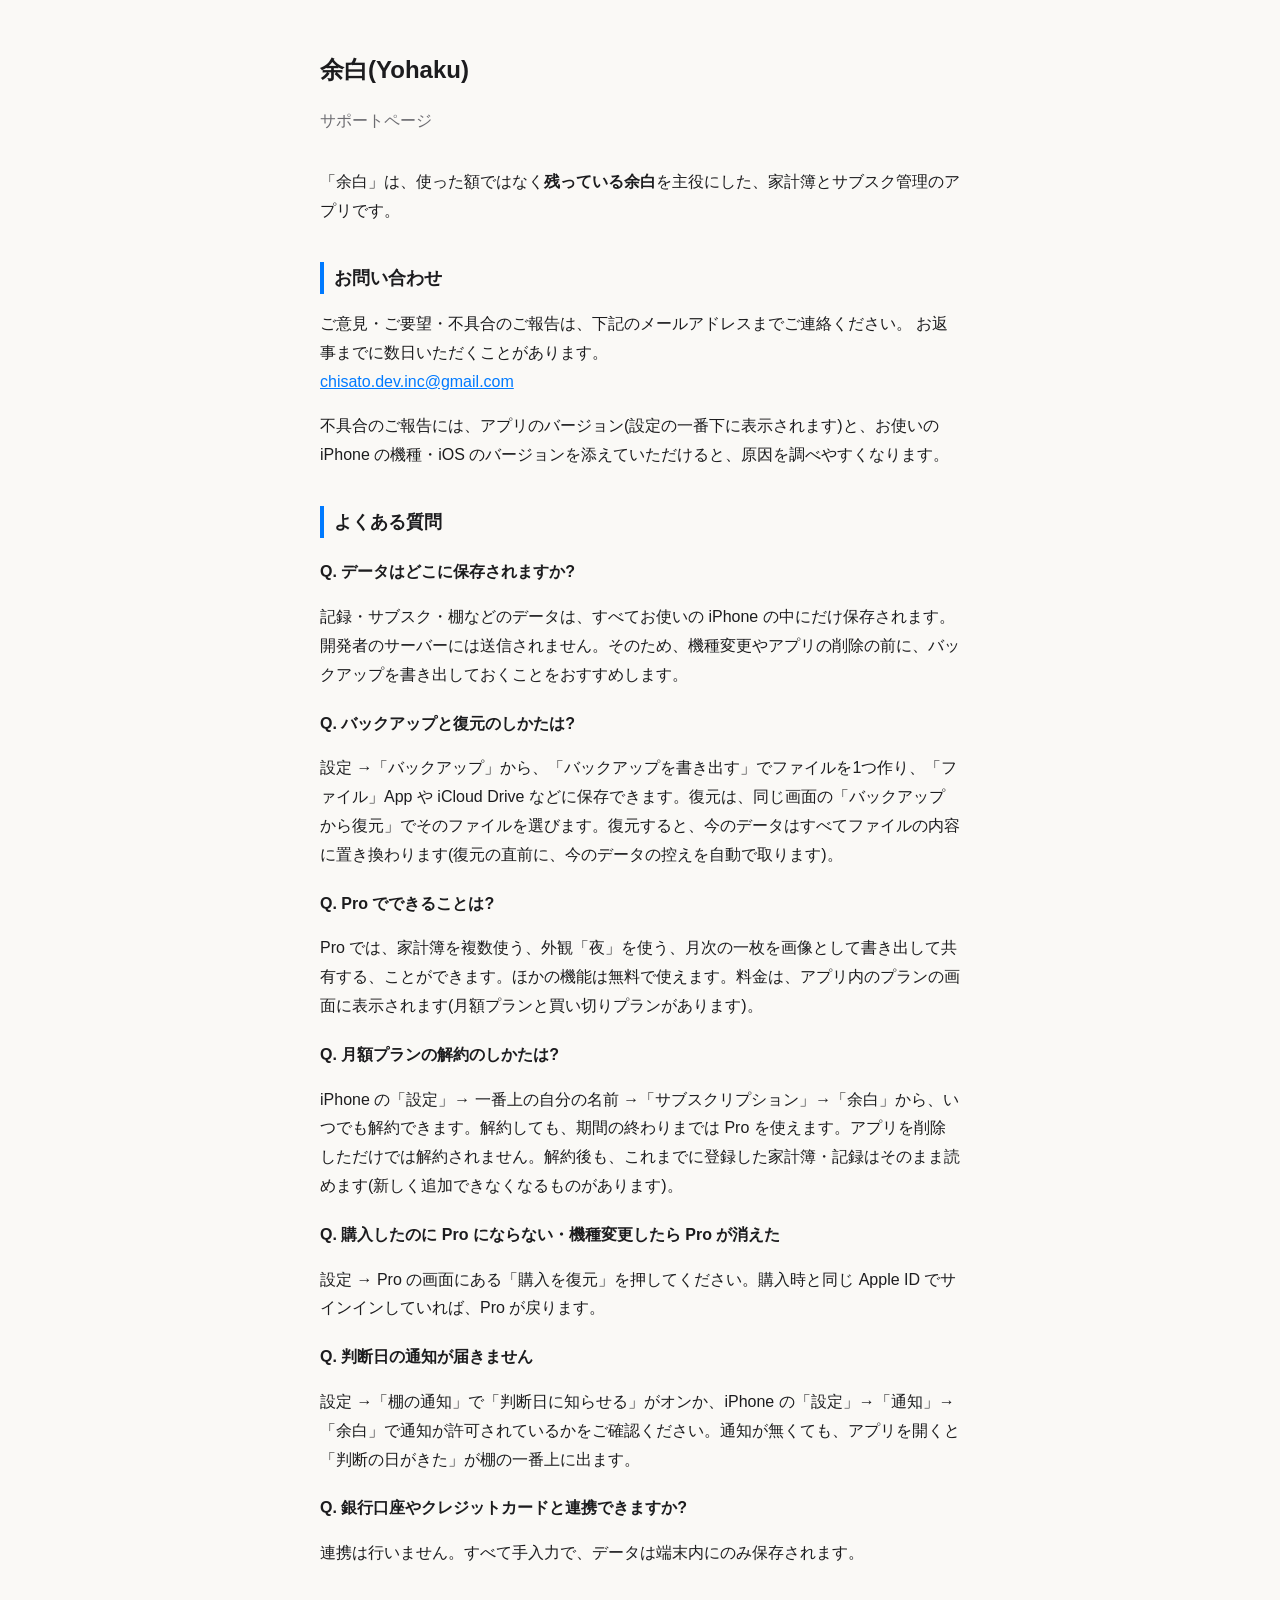
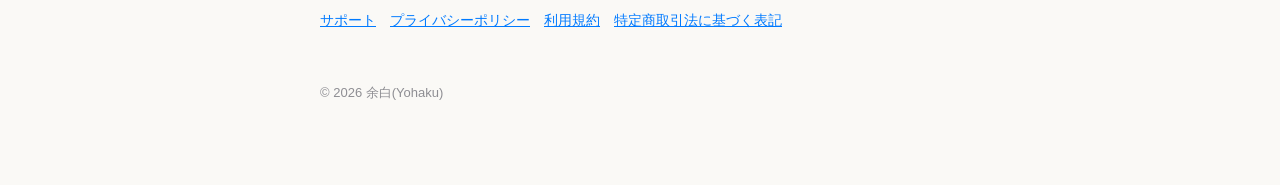
==== docs/index.html @ 677c0b6a "yohaku-support: サポート・プライバシー・利用規約・特商法のページの下書き" ====
<!DOCTYPE html>
<html lang="ja">
<head>
<meta charset="UTF-8">
<meta name="viewport" content="width=device-width, initial-scale=1.0">
<title>余白(Yohaku) - サポート</title>
<link rel="stylesheet" href="style.css">
</head>
<body>
  <h1>余白(Yohaku)</h1>
  <p class="sub">サポートページ</p>

  <p>「余白」は、使った額ではなく<strong>残っている余白</strong>を主役にした、家計簿とサブスク管理のアプリです。</p>

  <h2>お問い合わせ</h2>
  <p>
    ご意見・ご要望・不具合のご報告は、下記のメールアドレスまでご連絡ください。
    お返事までに数日いただくことがあります。
    <br>
    <a href="mailto:chisato.dev.inc@gmail.com">chisato.dev.inc@gmail.com</a>
  </p>
  <p>不具合のご報告には、アプリのバージョン(設定の一番下に表示されます)と、お使いの iPhone の機種・iOS のバージョンを添えていただけると、原因を調べやすくなります。</p>

  <h2>よくある質問</h2>

  <p class="faq-q">Q. データはどこに保存されますか?</p>
  <p>記録・サブスク・棚などのデータは、すべてお使いの iPhone の中にだけ保存されます。開発者のサーバーには送信されません。そのため、機種変更やアプリの削除の前に、バックアップを書き出しておくことをおすすめします。</p>

  <p class="faq-q">Q. バックアップと復元のしかたは?</p>
  <p>設定 →「バックアップ」から、「バックアップを書き出す」でファイルを1つ作り、「ファイル」App や iCloud Drive などに保存できます。復元は、同じ画面の「バックアップから復元」でそのファイルを選びます。復元すると、今のデータはすべてファイルの内容に置き換わります(復元の直前に、今のデータの控えを自動で取ります)。</p>

  <p class="faq-q">Q. Pro でできることは?</p>
  <p>Pro では、家計簿を複数使う、外観「夜」を使う、月次の一枚を画像として書き出して共有する、ことができます。ほかの機能は無料で使えます。料金は、アプリ内のプランの画面に表示されます(月額プランと買い切りプランがあります)。</p>

  <p class="faq-q">Q. 月額プランの解約のしかたは?</p>
  <p>iPhone の「設定」→ 一番上の自分の名前 →「サブスクリプション」→「余白」から、いつでも解約できます。解約しても、期間の終わりまでは Pro を使えます。アプリを削除しただけでは解約されません。解約後も、これまでに登録した家計簿・記録はそのまま読めます(新しく追加できなくなるものがあります)。</p>

  <p class="faq-q">Q. 購入したのに Pro にならない・機種変更したら Pro が消えた</p>
  <p>設定 → Pro の画面にある「購入を復元」を押してください。購入時と同じ Apple ID でサインインしていれば、Pro が戻ります。</p>

  <p class="faq-q">Q. 判断日の通知が届きません</p>
  <p>設定 →「棚の通知」で「判断日に知らせる」がオンか、iPhone の「設定」→「通知」→「余白」で通知が許可されているかをご確認ください。通知が無くても、アプリを開くと「判断の日がきた」が棚の一番上に出ます。</p>

  <p class="faq-q">Q. 銀行口座やクレジットカードと連携できますか?</p>
  <p>連携は行いません。すべて手入力で、データは端末内にのみ保存されます。</p>

  <nav><a href="./">サポート</a><a href="privacy.html">プライバシーポリシー</a><a href="terms.html">利用規約</a><a href="tokusho.html">特定商取引法に基づく表記</a></nav>
  <footer>&copy; 2026 余白(Yohaku)</footer>
</body>
</html>
---- docs/style.css ----
body {
  font-family: -apple-system, BlinkMacSystemFont, "Hiragino Kaku Gothic ProN", "Yu Gothic", sans-serif;
  max-width: 640px;
  margin: 0 auto;
  padding: 32px 20px 80px;
  color: #1c1c1e;
  background: #faf9f6;
  line-height: 1.8;
}
h1 { font-size: 24px; margin-bottom: 4px; }
.sub { color: #6b6b70; margin-bottom: 32px; }
h2 { font-size: 18px; margin-top: 36px; border-left: 4px solid #007aff; padding-left: 10px; }
a { color: #007aff; }
table { border-collapse: collapse; width: 100%; margin-top: 12px; }
th, td { text-align: left; vertical-align: top; padding: 10px 8px; border-bottom: 1px solid #dcdcd8; font-size: 15px; }
th { width: 8em; color: #6b6b70; font-weight: 600; }
.faq-q { font-weight: bold; margin-top: 20px; }
nav { margin-top: 40px; font-size: 14px; }
nav a { margin-right: 14px; }
footer { margin-top: 48px; color: #8e8e93; font-size: 13px; }
@media (prefers-color-scheme: dark) {
  body { background: #0e0e0f; color: #ececee; }
  .sub, th, footer { color: #9a9aa0; }
  th, td { border-bottom-color: #2c2c2e; }
  a { color: #0a84ff; }
  h2 { border-left-color: #0a84ff; }
}
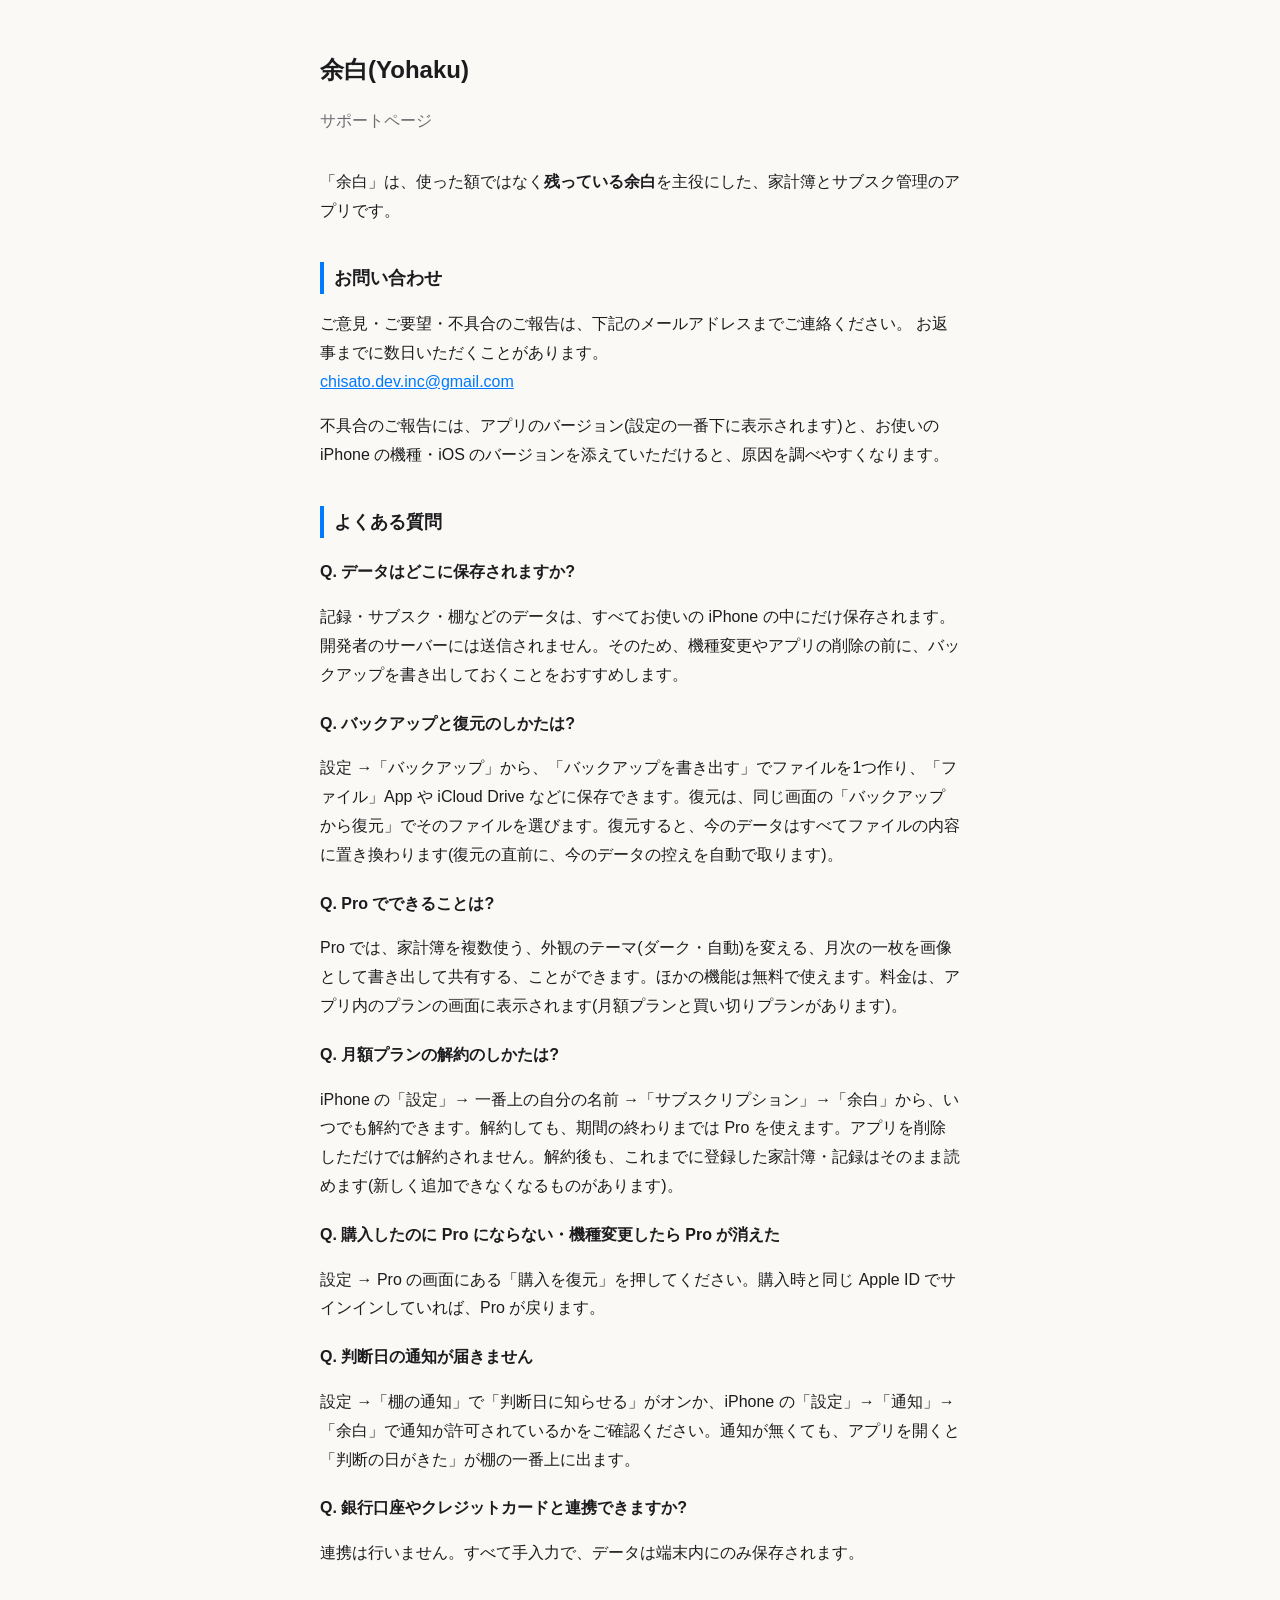
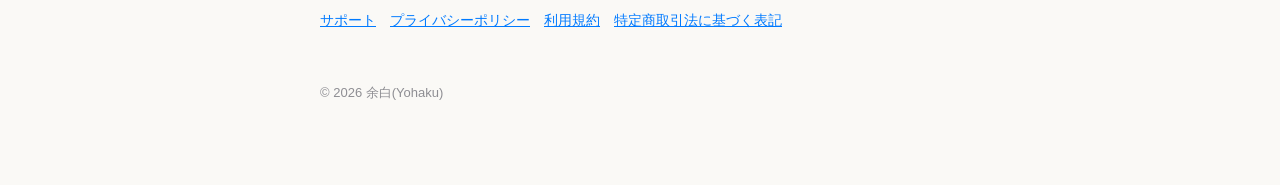
==== commit dd1adbd4: "サポートページ: Pro の内容の表記を、外観のテーマの変更に合わせる" ====
--- a/docs/index.html
+++ b/docs/index.html
@@ -30,7 +30,7 @@
   <p>設定 →「バックアップ」から、「バックアップを書き出す」でファイルを1つ作り、「ファイル」App や iCloud Drive などに保存できます。復元は、同じ画面の「バックアップから復元」でそのファイルを選びます。復元すると、今のデータはすべてファイルの内容に置き換わります(復元の直前に、今のデータの控えを自動で取ります)。</p>
 
   <p class="faq-q">Q. Pro でできることは?</p>
-  <p>Pro では、家計簿を複数使う、外観「夜」を使う、月次の一枚を画像として書き出して共有する、ことができます。ほかの機能は無料で使えます。料金は、アプリ内のプランの画面に表示されます(月額プランと買い切りプランがあります)。</p>
+  <p>Pro では、家計簿を複数使う、外観のテーマ(ダーク・自動)を変える、月次の一枚を画像として書き出して共有する、ことができます。ほかの機能は無料で使えます。料金は、アプリ内のプランの画面に表示されます(月額プランと買い切りプランがあります)。</p>
 
   <p class="faq-q">Q. 月額プランの解約のしかたは?</p>
   <p>iPhone の「設定」→ 一番上の自分の名前 →「サブスクリプション」→「余白」から、いつでも解約できます。解約しても、期間の終わりまでは Pro を使えます。アプリを削除しただけでは解約されません。解約後も、これまでに登録した家計簿・記録はそのまま読めます(新しく追加できなくなるものがあります)。</p>
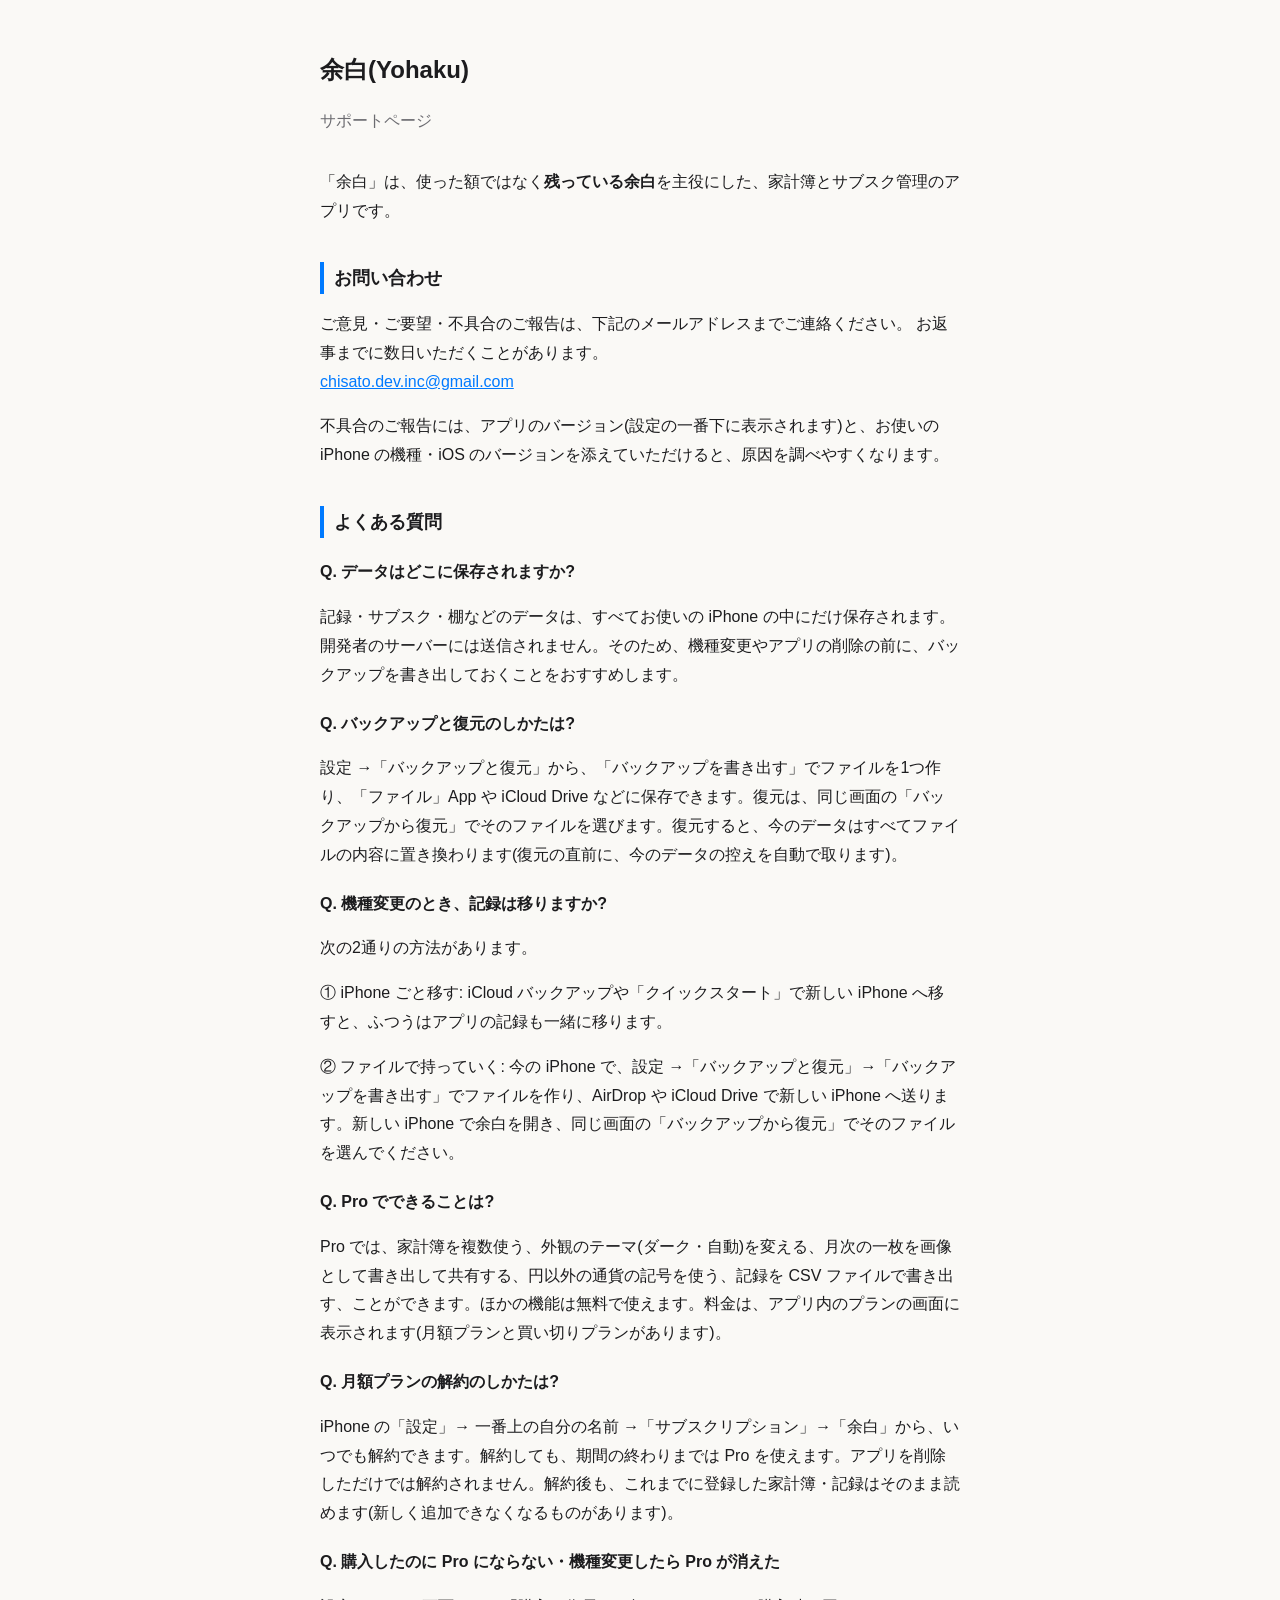
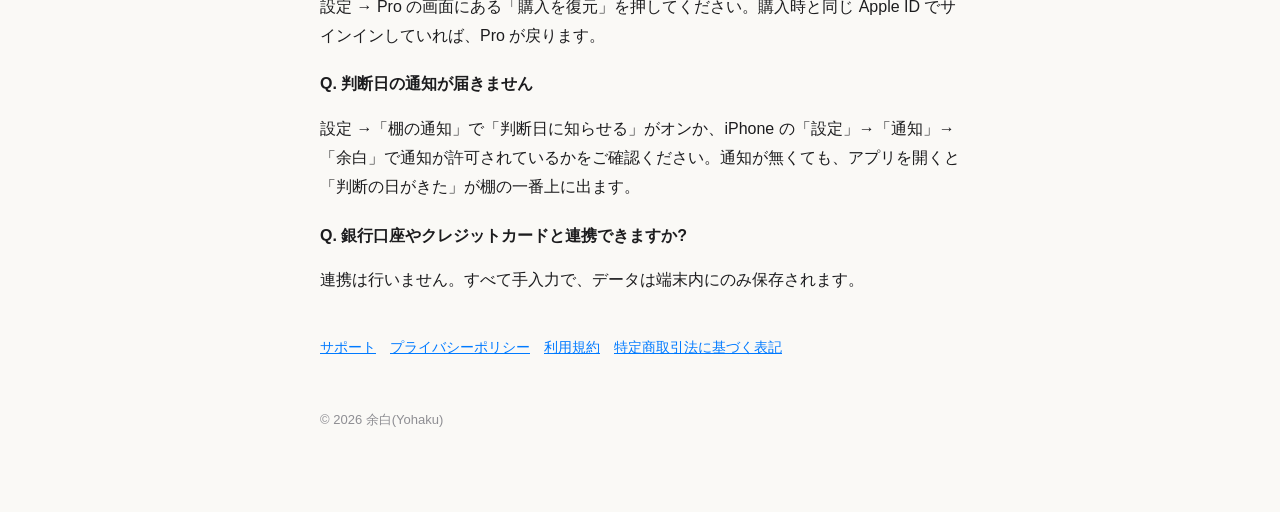
==== commit 626c72d0: "サポートページ: 機種変更のときの記録の移し方を足し、バックアップの行名と Pro の内容を直す Co-Authored-By: Claude Sonnet 5.5 <noreply@anthropi" ====
--- a/docs/index.html
+++ b/docs/index.html
@@ -27,10 +27,15 @@
   <p>記録・サブスク・棚などのデータは、すべてお使いの iPhone の中にだけ保存されます。開発者のサーバーには送信されません。そのため、機種変更やアプリの削除の前に、バックアップを書き出しておくことをおすすめします。</p>
 
   <p class="faq-q">Q. バックアップと復元のしかたは?</p>
-  <p>設定 →「バックアップ」から、「バックアップを書き出す」でファイルを1つ作り、「ファイル」App や iCloud Drive などに保存できます。復元は、同じ画面の「バックアップから復元」でそのファイルを選びます。復元すると、今のデータはすべてファイルの内容に置き換わります(復元の直前に、今のデータの控えを自動で取ります)。</p>
+  <p>設定 →「バックアップと復元」から、「バックアップを書き出す」でファイルを1つ作り、「ファイル」App や iCloud Drive などに保存できます。復元は、同じ画面の「バックアップから復元」でそのファイルを選びます。復元すると、今のデータはすべてファイルの内容に置き換わります(復元の直前に、今のデータの控えを自動で取ります)。</p>
+
+  <p class="faq-q">Q. 機種変更のとき、記録は移りますか?</p>
+  <p>次の2通りの方法があります。</p>
+  <p>① iPhone ごと移す: iCloud バックアップや「クイックスタート」で新しい iPhone へ移すと、ふつうはアプリの記録も一緒に移ります。</p>
+  <p>② ファイルで持っていく: 今の iPhone で、設定 →「バックアップと復元」→「バックアップを書き出す」でファイルを作り、AirDrop や iCloud Drive で新しい iPhone へ送ります。新しい iPhone で余白を開き、同じ画面の「バックアップから復元」でそのファイルを選んでください。</p>
 
   <p class="faq-q">Q. Pro でできることは?</p>
-  <p>Pro では、家計簿を複数使う、外観のテーマ(ダーク・自動)を変える、月次の一枚を画像として書き出して共有する、ことができます。ほかの機能は無料で使えます。料金は、アプリ内のプランの画面に表示されます(月額プランと買い切りプランがあります)。</p>
+  <p>Pro では、家計簿を複数使う、外観のテーマ(ダーク・自動)を変える、月次の一枚を画像として書き出して共有する、円以外の通貨の記号を使う、記録を CSV ファイルで書き出す、ことができます。ほかの機能は無料で使えます。料金は、アプリ内のプランの画面に表示されます(月額プランと買い切りプランがあります)。</p>
 
   <p class="faq-q">Q. 月額プランの解約のしかたは?</p>
   <p>iPhone の「設定」→ 一番上の自分の名前 →「サブスクリプション」→「余白」から、いつでも解約できます。解約しても、期間の終わりまでは Pro を使えます。アプリを削除しただけでは解約されません。解約後も、これまでに登録した家計簿・記録はそのまま読めます(新しく追加できなくなるものがあります)。</p>
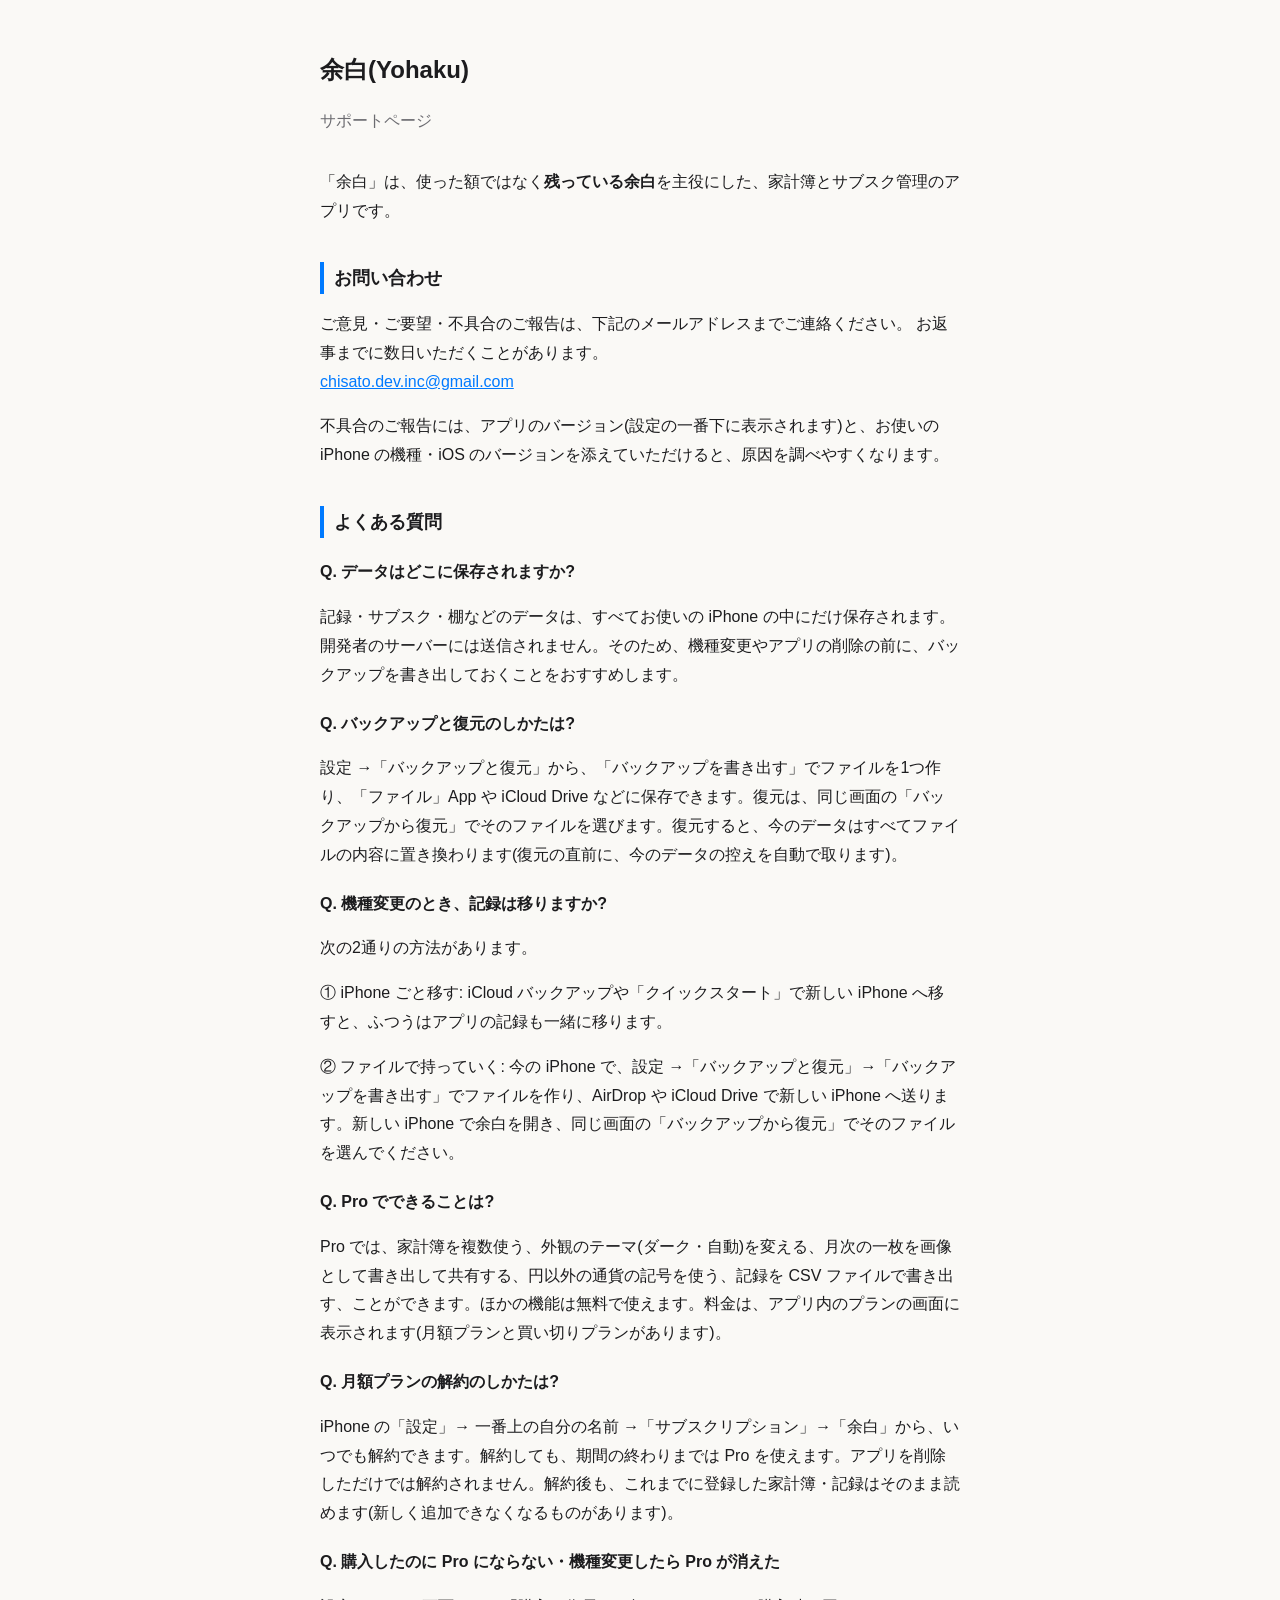
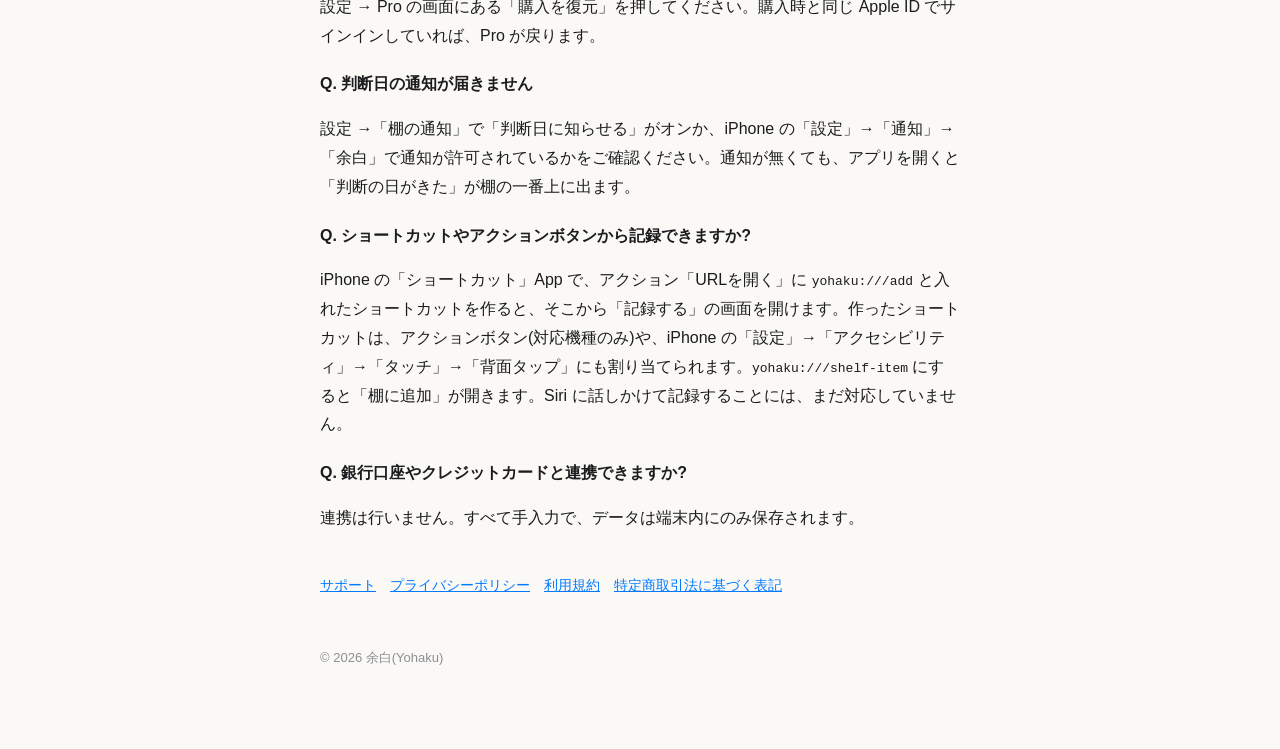
==== commit 6ed037d8: "サポートページ: ショートカット・アクションボタンから記録を始める方法を足す Co-Authored-By: Claude Opus 5.5 <noreply@anthropic.com> Claud" ====
--- a/docs/index.html
+++ b/docs/index.html
@@ -46,6 +46,9 @@
   <p class="faq-q">Q. 判断日の通知が届きません</p>
   <p>設定 →「棚の通知」で「判断日に知らせる」がオンか、iPhone の「設定」→「通知」→「余白」で通知が許可されているかをご確認ください。通知が無くても、アプリを開くと「判断の日がきた」が棚の一番上に出ます。</p>
 
+  <p class="faq-q">Q. ショートカットやアクションボタンから記録できますか?</p>
+  <p>iPhone の「ショートカット」App で、アクション「URLを開く」に <code>yohaku:///add</code> と入れたショートカットを作ると、そこから「記録する」の画面を開けます。作ったショートカットは、アクションボタン(対応機種のみ)や、iPhone の「設定」→「アクセシビリティ」→「タッチ」→「背面タップ」にも割り当てられます。<code>yohaku:///shelf-item</code> にすると「棚に追加」が開きます。Siri に話しかけて記録することには、まだ対応していません。</p>
+
   <p class="faq-q">Q. 銀行口座やクレジットカードと連携できますか?</p>
   <p>連携は行いません。すべて手入力で、データは端末内にのみ保存されます。</p>
 
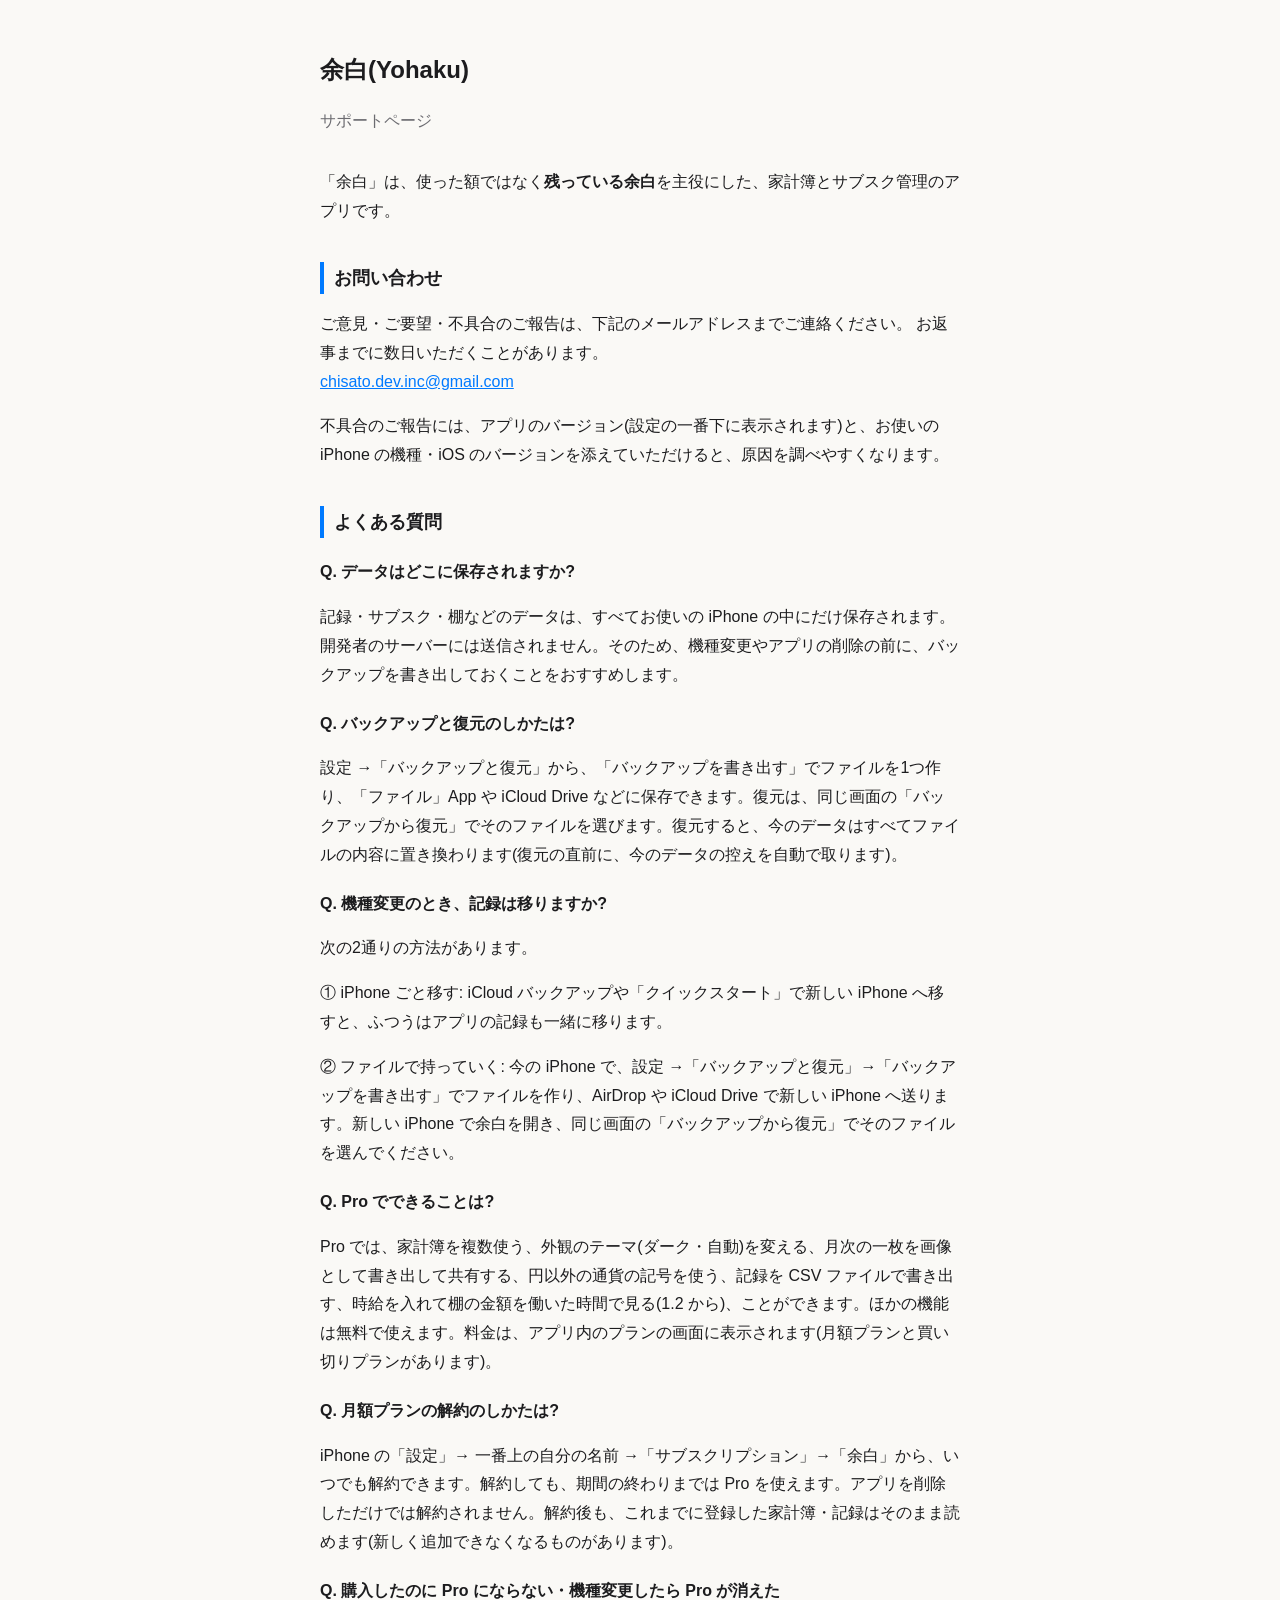
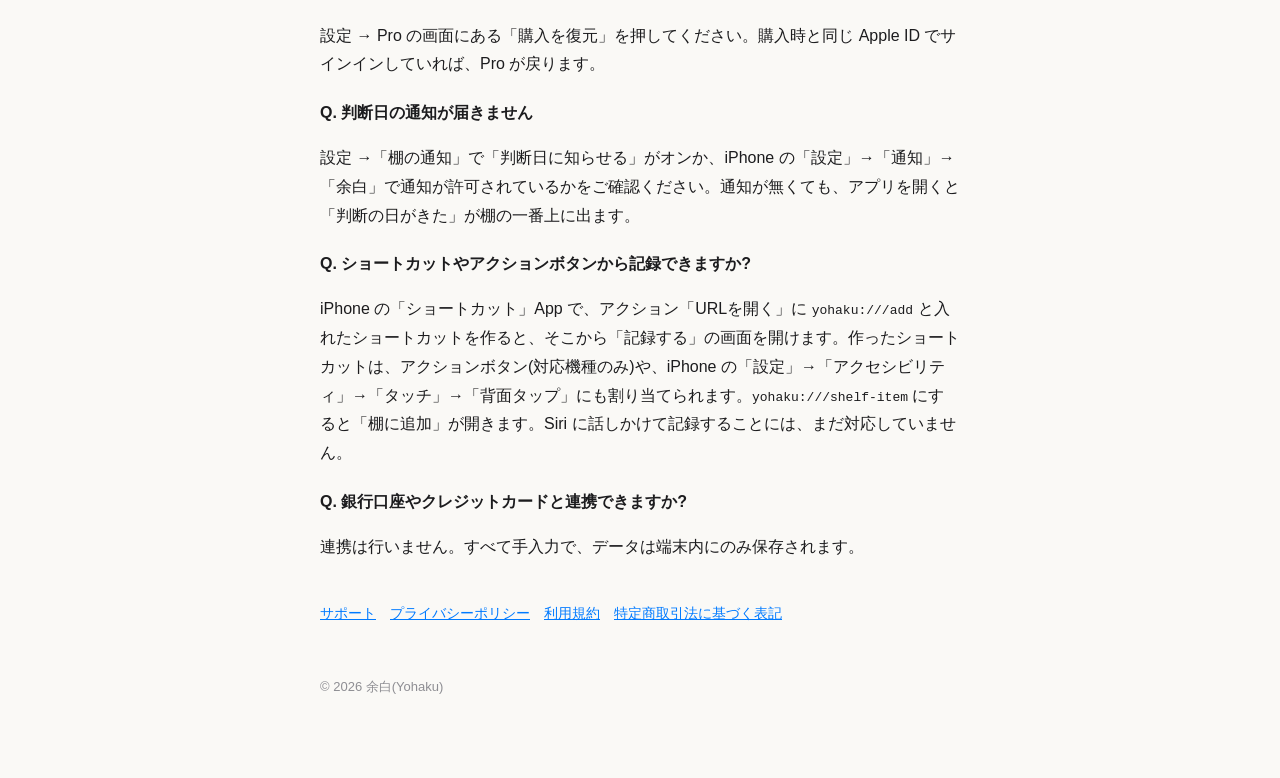
==== commit 1ac2a10d: "サポートページ: Pro でできることに、棚の金額を働いた時間で見る機能を足す Co-Authored-By: Claude Opus 5.5 <noreply@anthropic.com> Clau" ====
--- a/docs/index.html
+++ b/docs/index.html
@@ -35,7 +35,7 @@
   <p>② ファイルで持っていく: 今の iPhone で、設定 →「バックアップと復元」→「バックアップを書き出す」でファイルを作り、AirDrop や iCloud Drive で新しい iPhone へ送ります。新しい iPhone で余白を開き、同じ画面の「バックアップから復元」でそのファイルを選んでください。</p>
 
   <p class="faq-q">Q. Pro でできることは?</p>
-  <p>Pro では、家計簿を複数使う、外観のテーマ(ダーク・自動)を変える、月次の一枚を画像として書き出して共有する、円以外の通貨の記号を使う、記録を CSV ファイルで書き出す、ことができます。ほかの機能は無料で使えます。料金は、アプリ内のプランの画面に表示されます(月額プランと買い切りプランがあります)。</p>
+  <p>Pro では、家計簿を複数使う、外観のテーマ(ダーク・自動)を変える、月次の一枚を画像として書き出して共有する、円以外の通貨の記号を使う、記録を CSV ファイルで書き出す、時給を入れて棚の金額を働いた時間で見る(1.2 から)、ことができます。ほかの機能は無料で使えます。料金は、アプリ内のプランの画面に表示されます(月額プランと買い切りプランがあります)。</p>
 
   <p class="faq-q">Q. 月額プランの解約のしかたは?</p>
   <p>iPhone の「設定」→ 一番上の自分の名前 →「サブスクリプション」→「余白」から、いつでも解約できます。解約しても、期間の終わりまでは Pro を使えます。アプリを削除しただけでは解約されません。解約後も、これまでに登録した家計簿・記録はそのまま読めます(新しく追加できなくなるものがあります)。</p>
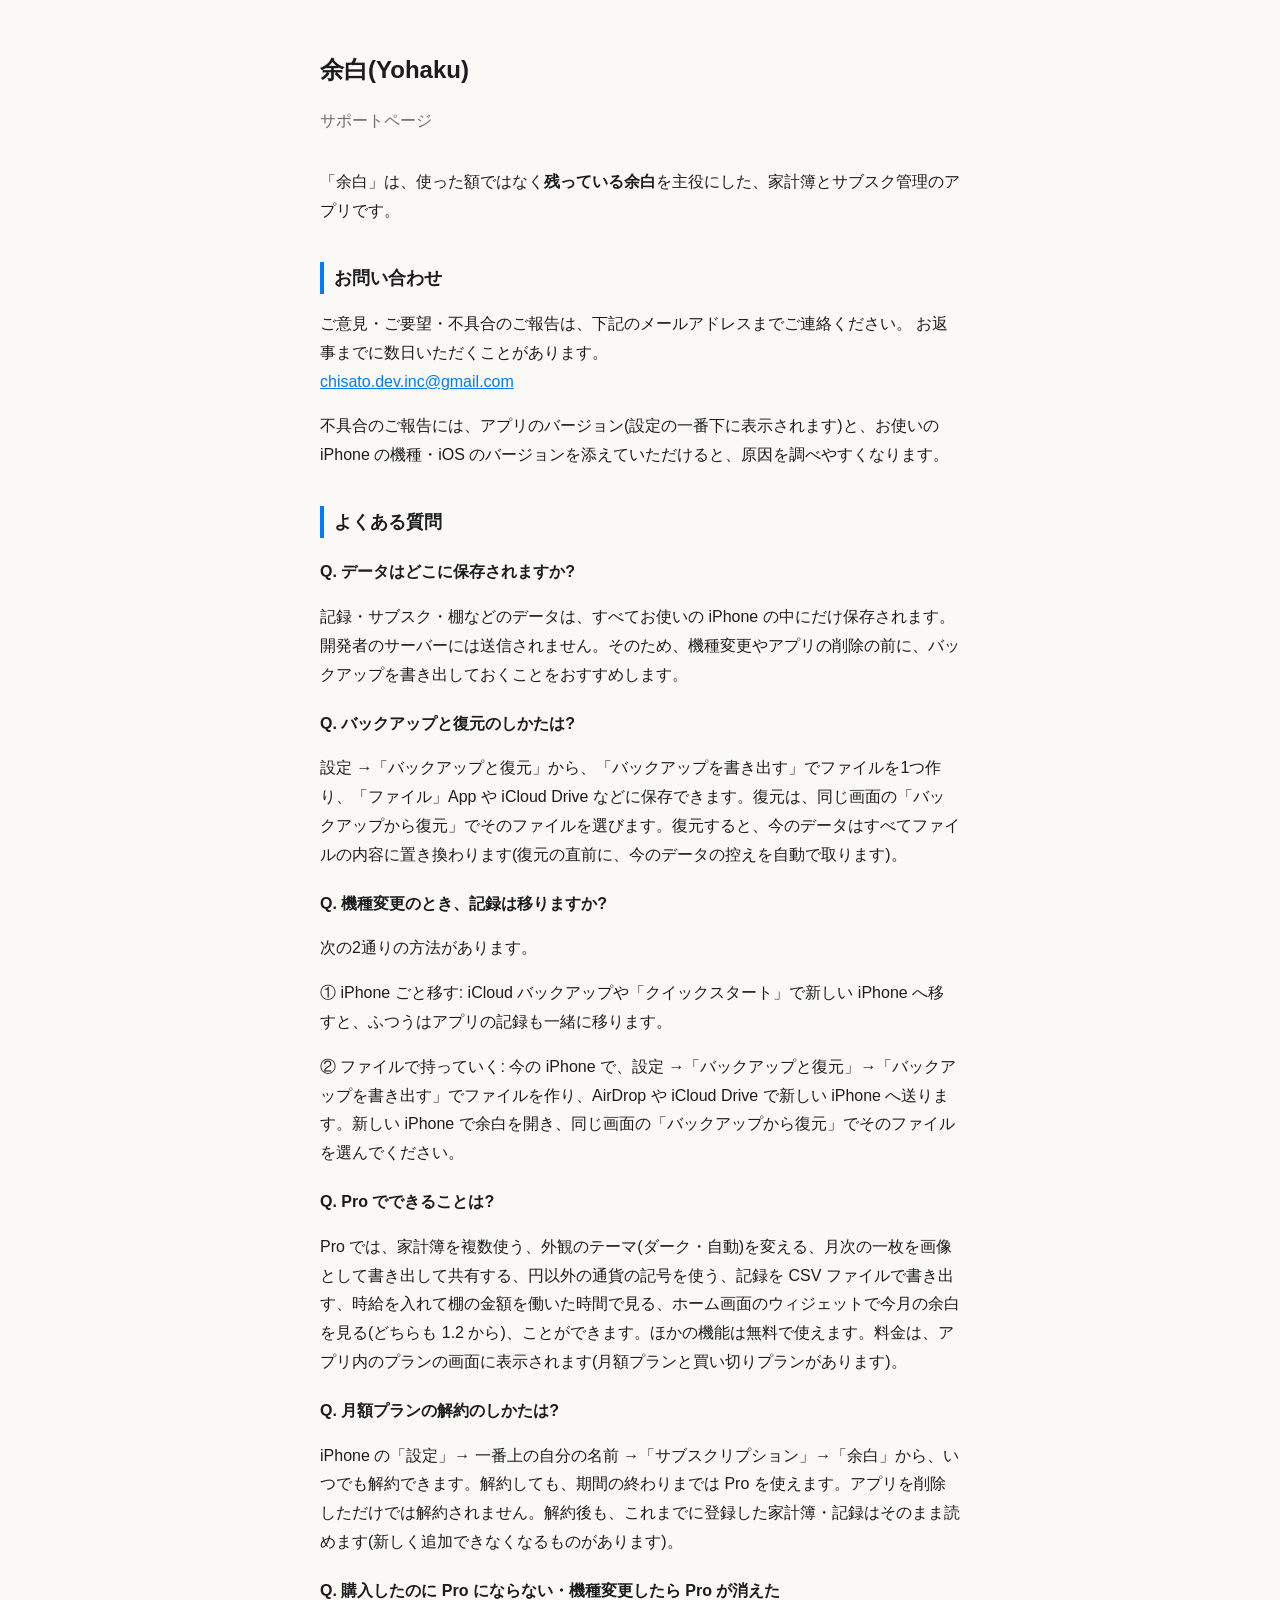
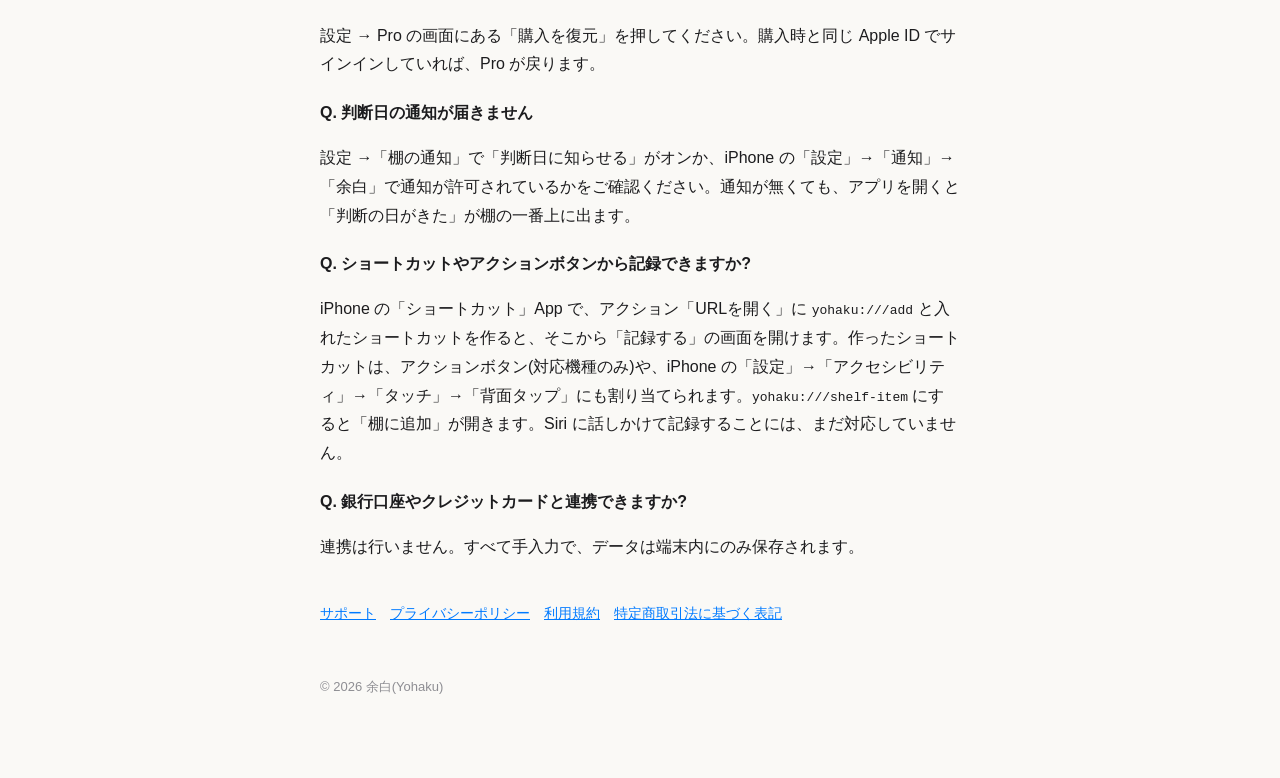
==== commit 52dfe10a: "サポートページ: Pro でできることに、ホーム画面のウィジェットを足す Co-Authored-By: Claude Opus 5.5 <noreply@anthropic.com> Claude-" ====
--- a/docs/index.html
+++ b/docs/index.html
@@ -35,7 +35,7 @@
   <p>② ファイルで持っていく: 今の iPhone で、設定 →「バックアップと復元」→「バックアップを書き出す」でファイルを作り、AirDrop や iCloud Drive で新しい iPhone へ送ります。新しい iPhone で余白を開き、同じ画面の「バックアップから復元」でそのファイルを選んでください。</p>
 
   <p class="faq-q">Q. Pro でできることは?</p>
-  <p>Pro では、家計簿を複数使う、外観のテーマ(ダーク・自動)を変える、月次の一枚を画像として書き出して共有する、円以外の通貨の記号を使う、記録を CSV ファイルで書き出す、時給を入れて棚の金額を働いた時間で見る(1.2 から)、ことができます。ほかの機能は無料で使えます。料金は、アプリ内のプランの画面に表示されます(月額プランと買い切りプランがあります)。</p>
+  <p>Pro では、家計簿を複数使う、外観のテーマ(ダーク・自動)を変える、月次の一枚を画像として書き出して共有する、円以外の通貨の記号を使う、記録を CSV ファイルで書き出す、時給を入れて棚の金額を働いた時間で見る、ホーム画面のウィジェットで今月の余白を見る(どちらも 1.2 から)、ことができます。ほかの機能は無料で使えます。料金は、アプリ内のプランの画面に表示されます(月額プランと買い切りプランがあります)。</p>
 
   <p class="faq-q">Q. 月額プランの解約のしかたは?</p>
   <p>iPhone の「設定」→ 一番上の自分の名前 →「サブスクリプション」→「余白」から、いつでも解約できます。解約しても、期間の終わりまでは Pro を使えます。アプリを削除しただけでは解約されません。解約後も、これまでに登録した家計簿・記録はそのまま読めます(新しく追加できなくなるものがあります)。</p>
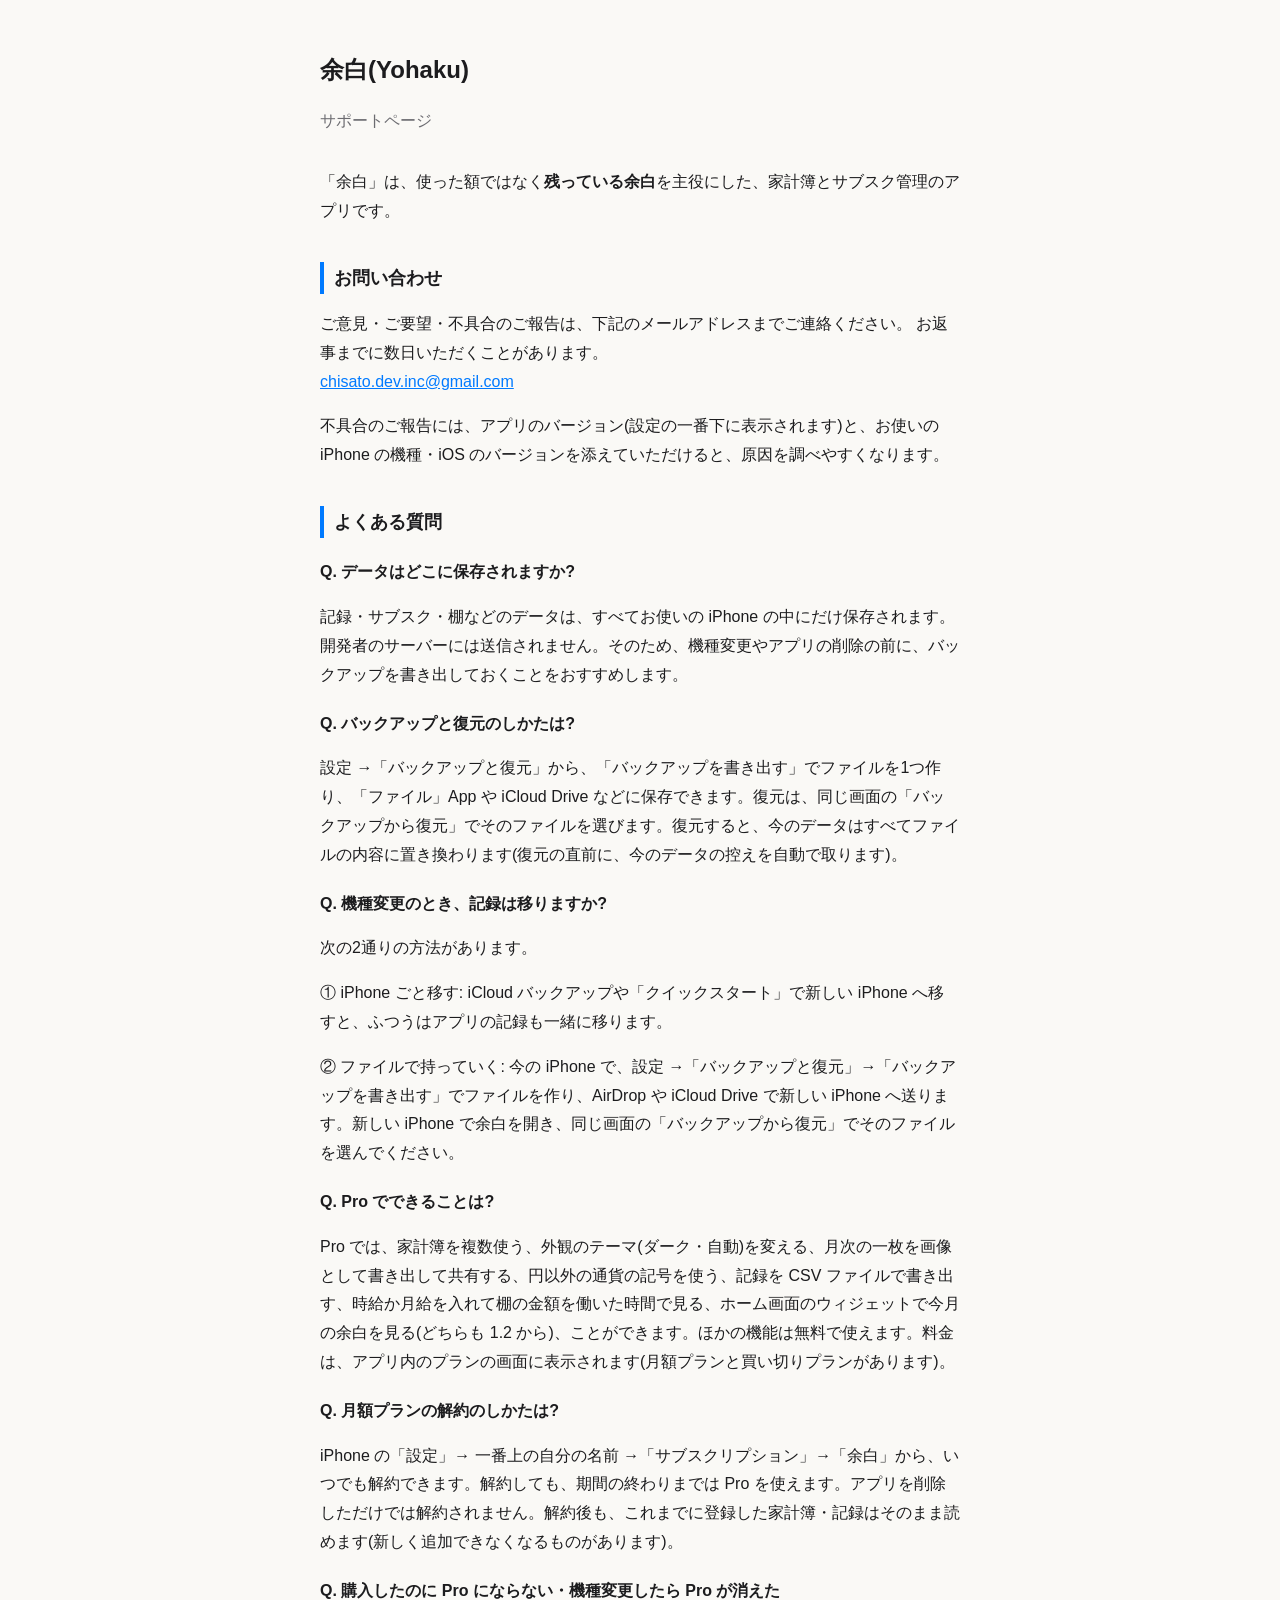
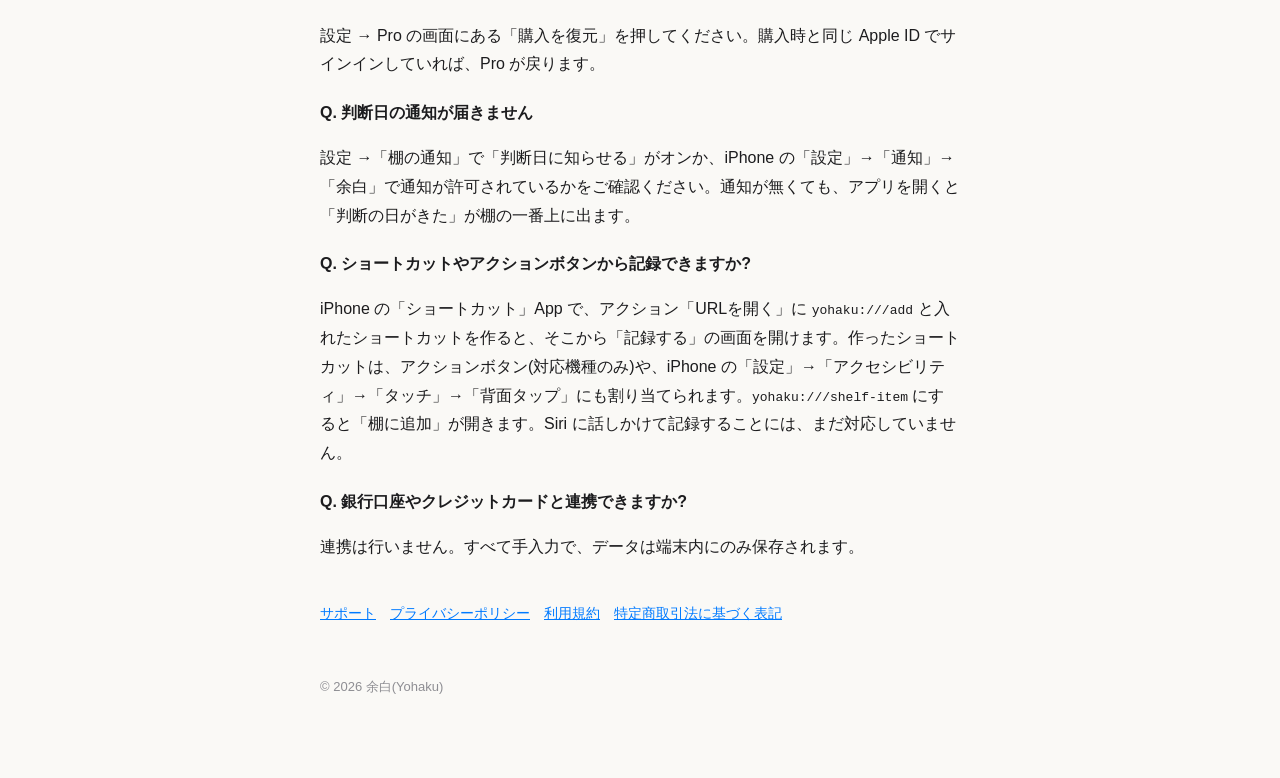
==== commit 665e7142: "サポートページ: 棚の金額を働いた時間で見る機能で、月給も選べることを書く Co-Authored-By: Claude Opus 5.5 <noreply@anthropic.com> Claude" ====
--- a/docs/index.html
+++ b/docs/index.html
@@ -35,7 +35,7 @@
   <p>② ファイルで持っていく: 今の iPhone で、設定 →「バックアップと復元」→「バックアップを書き出す」でファイルを作り、AirDrop や iCloud Drive で新しい iPhone へ送ります。新しい iPhone で余白を開き、同じ画面の「バックアップから復元」でそのファイルを選んでください。</p>
 
   <p class="faq-q">Q. Pro でできることは?</p>
-  <p>Pro では、家計簿を複数使う、外観のテーマ(ダーク・自動)を変える、月次の一枚を画像として書き出して共有する、円以外の通貨の記号を使う、記録を CSV ファイルで書き出す、時給を入れて棚の金額を働いた時間で見る、ホーム画面のウィジェットで今月の余白を見る(どちらも 1.2 から)、ことができます。ほかの機能は無料で使えます。料金は、アプリ内のプランの画面に表示されます(月額プランと買い切りプランがあります)。</p>
+  <p>Pro では、家計簿を複数使う、外観のテーマ(ダーク・自動)を変える、月次の一枚を画像として書き出して共有する、円以外の通貨の記号を使う、記録を CSV ファイルで書き出す、時給か月給を入れて棚の金額を働いた時間で見る、ホーム画面のウィジェットで今月の余白を見る(どちらも 1.2 から)、ことができます。ほかの機能は無料で使えます。料金は、アプリ内のプランの画面に表示されます(月額プランと買い切りプランがあります)。</p>
 
   <p class="faq-q">Q. 月額プランの解約のしかたは?</p>
   <p>iPhone の「設定」→ 一番上の自分の名前 →「サブスクリプション」→「余白」から、いつでも解約できます。解約しても、期間の終わりまでは Pro を使えます。アプリを削除しただけでは解約されません。解約後も、これまでに登録した家計簿・記録はそのまま読めます(新しく追加できなくなるものがあります)。</p>
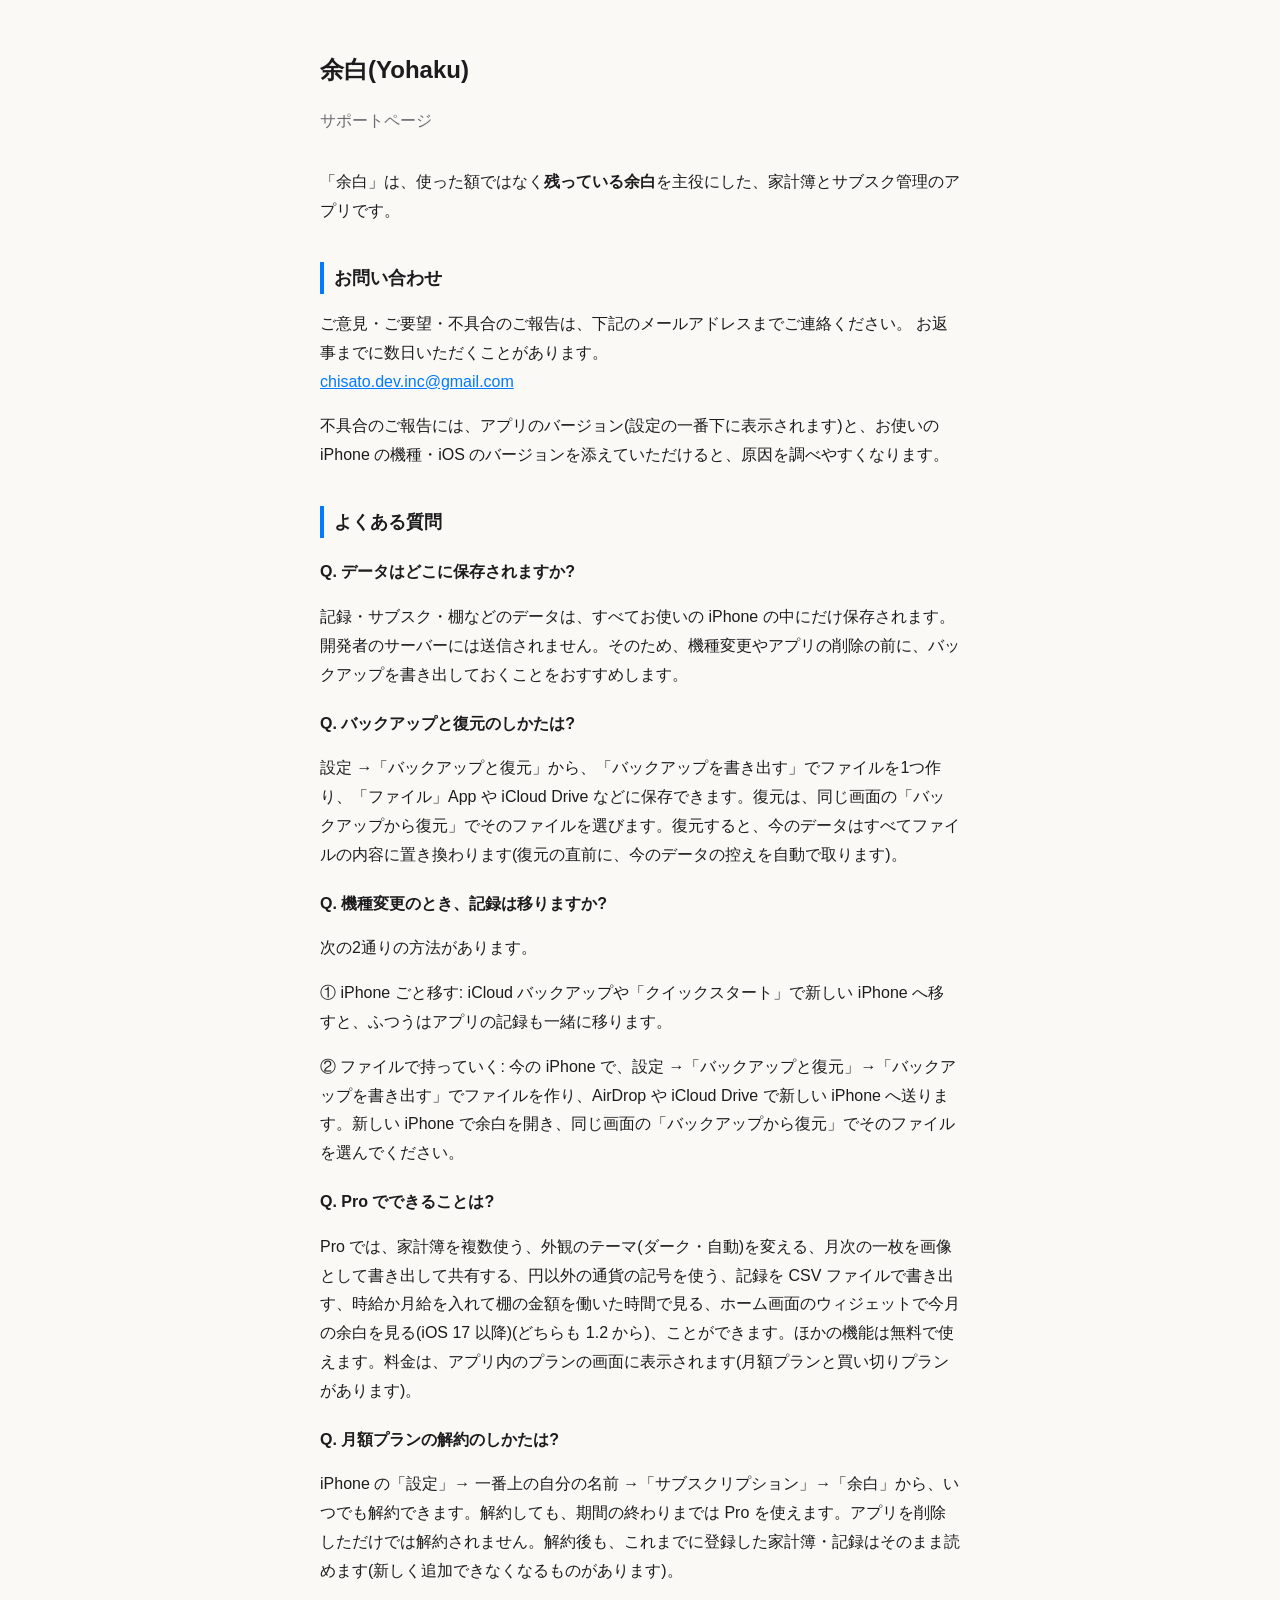
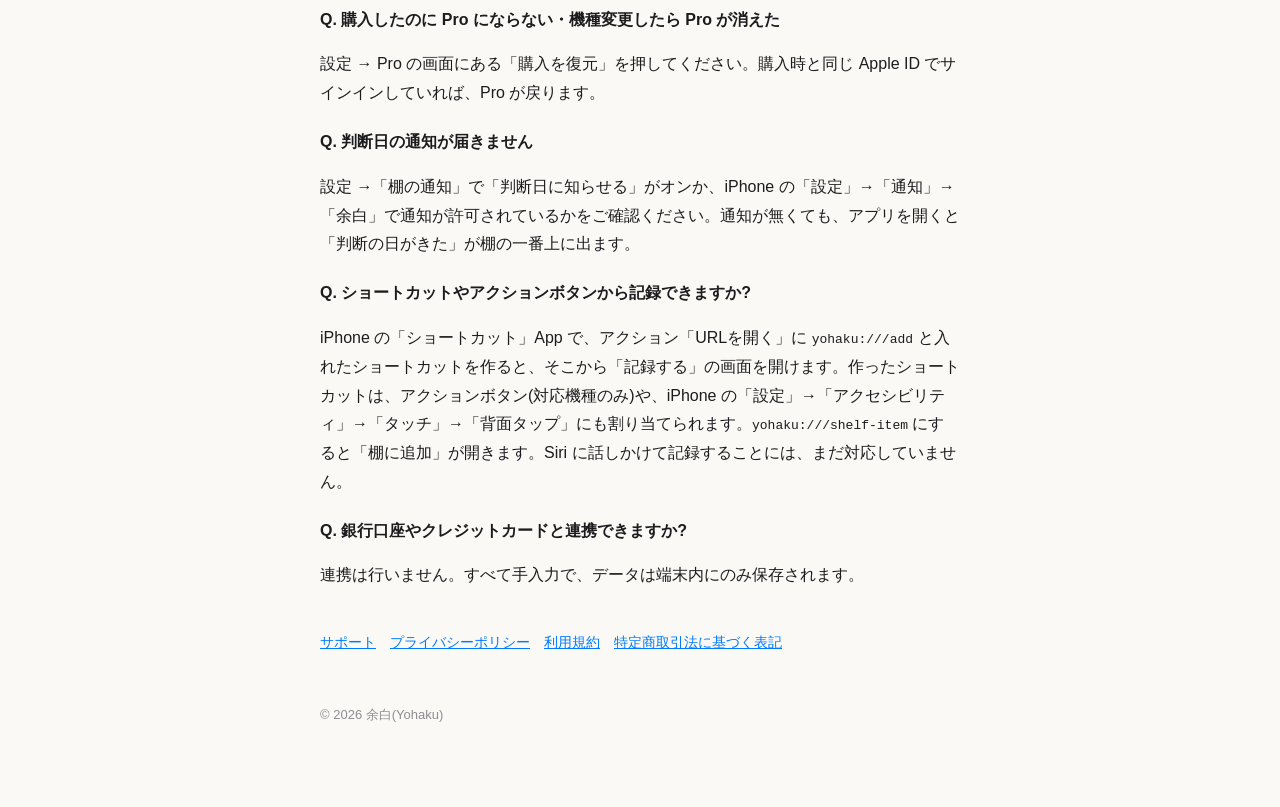
==== commit 9786cac6: "サポートページ: ホーム画面のウィジェットは iOS 17 以降と書く Co-Authored-By: Claude Opus 5.5 <noreply@anthropic.com> Claude-S" ====
--- a/docs/index.html
+++ b/docs/index.html
@@ -35,7 +35,7 @@
   <p>② ファイルで持っていく: 今の iPhone で、設定 →「バックアップと復元」→「バックアップを書き出す」でファイルを作り、AirDrop や iCloud Drive で新しい iPhone へ送ります。新しい iPhone で余白を開き、同じ画面の「バックアップから復元」でそのファイルを選んでください。</p>
 
   <p class="faq-q">Q. Pro でできることは?</p>
-  <p>Pro では、家計簿を複数使う、外観のテーマ(ダーク・自動)を変える、月次の一枚を画像として書き出して共有する、円以外の通貨の記号を使う、記録を CSV ファイルで書き出す、時給か月給を入れて棚の金額を働いた時間で見る、ホーム画面のウィジェットで今月の余白を見る(どちらも 1.2 から)、ことができます。ほかの機能は無料で使えます。料金は、アプリ内のプランの画面に表示されます(月額プランと買い切りプランがあります)。</p>
+  <p>Pro では、家計簿を複数使う、外観のテーマ(ダーク・自動)を変える、月次の一枚を画像として書き出して共有する、円以外の通貨の記号を使う、記録を CSV ファイルで書き出す、時給か月給を入れて棚の金額を働いた時間で見る、ホーム画面のウィジェットで今月の余白を見る(iOS 17 以降)(どちらも 1.2 から)、ことができます。ほかの機能は無料で使えます。料金は、アプリ内のプランの画面に表示されます(月額プランと買い切りプランがあります)。</p>
 
   <p class="faq-q">Q. 月額プランの解約のしかたは?</p>
   <p>iPhone の「設定」→ 一番上の自分の名前 →「サブスクリプション」→「余白」から、いつでも解約できます。解約しても、期間の終わりまでは Pro を使えます。アプリを削除しただけでは解約されません。解約後も、これまでに登録した家計簿・記録はそのまま読めます(新しく追加できなくなるものがあります)。</p>
